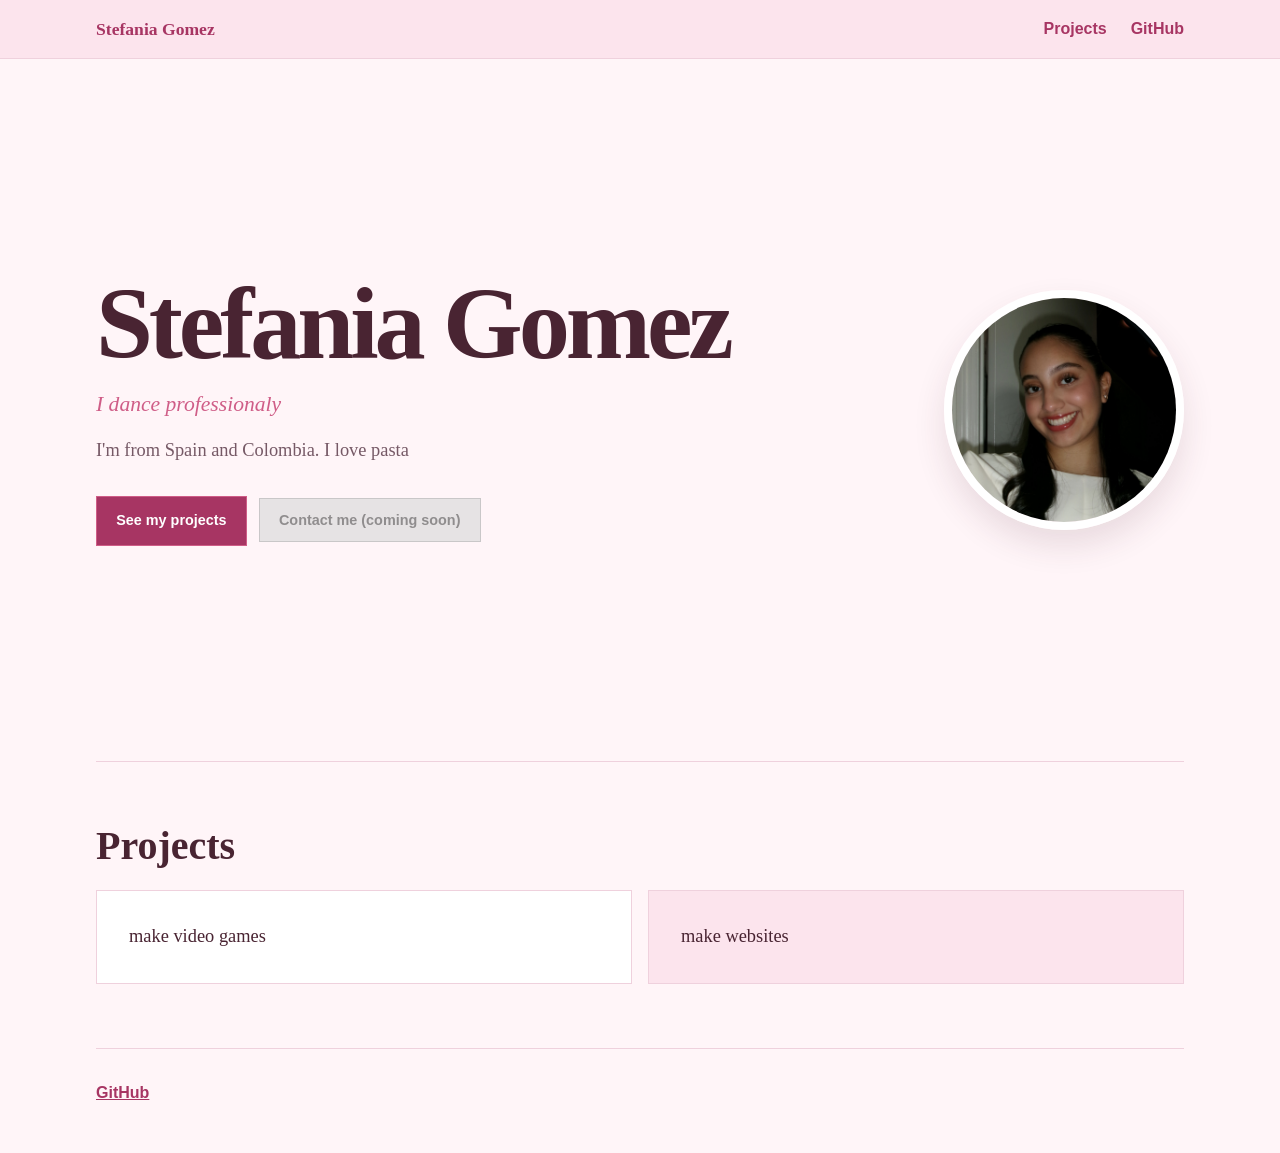
==== HW1/index.html @ ace4af2b "docs: add the upvote rules" ====
<!doctype html>
<html lang="en">
  <head>
    <meta charset="utf-8">
    <meta name="viewport" content="width=device-width, initial-scale=1">
    <title>Stefania Gomez | Portfolio</title>
    <link rel="stylesheet" href="./style.css">
  </head>
  <body>
    <nav class="site-nav" aria-label="Main navigation">
      <a class="site-nav__brand" href="#top">Stefania Gomez</a>
      <div class="site-nav__links">
        <a href="#projects">Projects</a>
        <a href="https://github.com/stefaniagomez" target="_blank" rel="noopener">GitHub</a>
      </div>
    </nav>

    <header id="top" class="hero">
      <div class="hero__content">
        <h1>Stefania Gomez</h1>
        <p class="subtitle">I dance professionaly</p>
        <p class="bio">I'm from Spain and Colombia. I love pasta</p>
        <a class="button" href="#projects">See my projects</a>
        <button class="button button--disabled" type="button" disabled>Contact me (coming soon)</button>
      </div>
      <img class="avatar" src="./assets/avatar.jpg" width="240" height="240" alt="Stefania Gomez">
    </header>

    <main>
      <section id="projects" class="projects" aria-labelledby="projects-title">
        <h2 id="projects-title">Projects</h2>
        <div class="project-cards">
          <article class="card">make video games</article>
          <article class="card featured">make websites</article>
        </div>
      </section> 
    </main>

    <footer class="site-footer">
      <a href="https://github.com/stefaniagomez" target="_blank" rel="noopener">GitHub</a>
    </footer>
  </body>
</html>
---- HW1/style.css ----
*, *::before, *::after {
  box-sizing: border-box;
}

:root {
  color-scheme: light;
  --ink: #492432;
  --muted: #765966;
  --paper: #fff5f8;
  --accent: #cf5d87;
  --accent-dark: #a73563;
  --line: #efd1dd;
  --card: #ffffff;
  --pink-soft: #fce4ed;
}

html {
  scroll-behavior: smooth;
}

body {
  margin: 0;
  overflow-x: hidden;
  background: var(--paper);
  color: var(--ink);
  font-family: Georgia, "Times New Roman", serif;
  line-height: 1.5;
}

.site-nav {
  display: flex;
  align-items: center;
  justify-content: space-between;
  gap: 1rem;
  padding: 1rem max(1.5rem, calc((100% - 68rem) / 2));
  border-bottom: 1px solid var(--line);
  background: var(--pink-soft);
  font-family: Arial, sans-serif;
}

.site-nav a {
  color: var(--accent-dark);
  font-weight: 700;
  text-decoration: none;
}

.site-nav a:hover,
.site-nav a:focus-visible {
  color: var(--ink);
  text-decoration: underline;
  text-underline-offset: 0.2em;
}

.site-nav__brand {
  font-family: Georgia, "Times New Roman", serif;
  font-size: 1.1rem;
}

.site-nav__links {
  display: flex;
  flex-wrap: wrap;
  gap: 1.5rem;
}

.hero,
.projects,
.site-footer {
  width: min(100% - 3rem, 68rem);
  margin: 0 auto;
}

.hero {
  display: grid;
  grid-template-columns: minmax(0, 1fr) auto;
  align-items: center;
  gap: 5rem;
  min-height: 78vh;
  padding: 5rem 0;
}

.hero__content {
  max-width: 40rem;
}

h1,
h2,
p {
  margin-top: 0;
}

h1 {
  margin-bottom: 1rem;
  font-size: clamp(3.2rem, 8vw, 6.5rem);
  line-height: 0.95;
  letter-spacing: -0.04em;
}

.subtitle {
  margin-bottom: 1rem;
  color: var(--accent);
  font-size: 1.35rem;
  font-style: italic;
}

.bio {
  max-width: 28rem;
  margin-bottom: 2rem;
  color: var(--muted);
  font-size: 1.15rem;
}

.button {
  display: inline-block;
  padding: 0.8rem 1.2rem;
  border: 1px solid var(--accent);
  background: var(--accent-dark);
  color: #ffffff;
  font-family: Arial, sans-serif;
  font-size: 0.9rem;
  font-weight: 700;
  text-decoration: none;
}

.button:not(:disabled):hover {
  border-color: #84284d;
  background: #84284d;
  box-shadow: 0 0.3rem 0.8rem rgba(73, 36, 50, 0.2);
}

.button:not(:disabled):focus-visible {
  outline: 0.2rem solid var(--accent-dark);
  outline-offset: 0.2rem;
}

.button:not(:disabled):active {
  border-color: #6c1e3d;
  background: #6c1e3d;
  box-shadow: inset 0 0.15rem 0.35rem rgba(73, 36, 50, 0.3);
  transform: translateY(0.1rem);
}

.button:disabled {
  border-color: #b8b8b8;
  background: #dedede;
  color: #6b6b6b;
  cursor: not-allowed;
  opacity: 0.75;
}

.button--disabled {
  margin-left: 0.5rem;
}

.avatar {
  display: block;
  width: 15rem;
  height: 15rem;
  border: 8px solid #ffffff;
  border-radius: 50%;
  object-fit: cover;
  box-shadow: 0 1rem 2rem rgba(73, 36, 50, 0.12);
}

.projects {
  padding: 4rem 0;
  border-top: 1px solid var(--line);
}

h2 {
  margin-bottom: 1.5rem;
  font-size: 2.5rem;
  line-height: 1;
}

ul {
  display: grid;
  grid-template-columns: repeat(2, minmax(0, 1fr));
  gap: 1rem;
  max-width: 42rem;
  margin: 0;
  padding: 0;
  list-style: none;
}

.project-cards {
  display: flex;
  flex-wrap: wrap;
  gap: 1rem;
}

.card {
  flex: 1 1 18rem;
  padding: 2rem;
  border: 1px solid var(--line);
  background: var(--card);
  font-size: 1.15rem;
}

.card.featured {
  background: var(--pink-soft);
}

.site-footer {
  padding: 2rem 0 3rem;
  border-top: 1px solid var(--line);
  font-family: Arial, sans-serif;
}

.site-footer a {
  color: var(--accent-dark);
  font-weight: 700;
}

@media (max-width: 767px) {
  .site-nav {
    padding: 1rem;
  }

  .hero,
  .projects,
  .site-footer {
    width: min(100% - 2rem, 40rem);
  }

  .hero {
    grid-template-columns: 1fr;
    gap: 2.5rem;
    min-height: auto;
    padding: 4rem 0;
  }

  .avatar {
    width: 11.25rem;
    height: 11.25rem;
    margin: 0 auto;
  }

  ul {
    grid-template-columns: 1fr;
  }
}
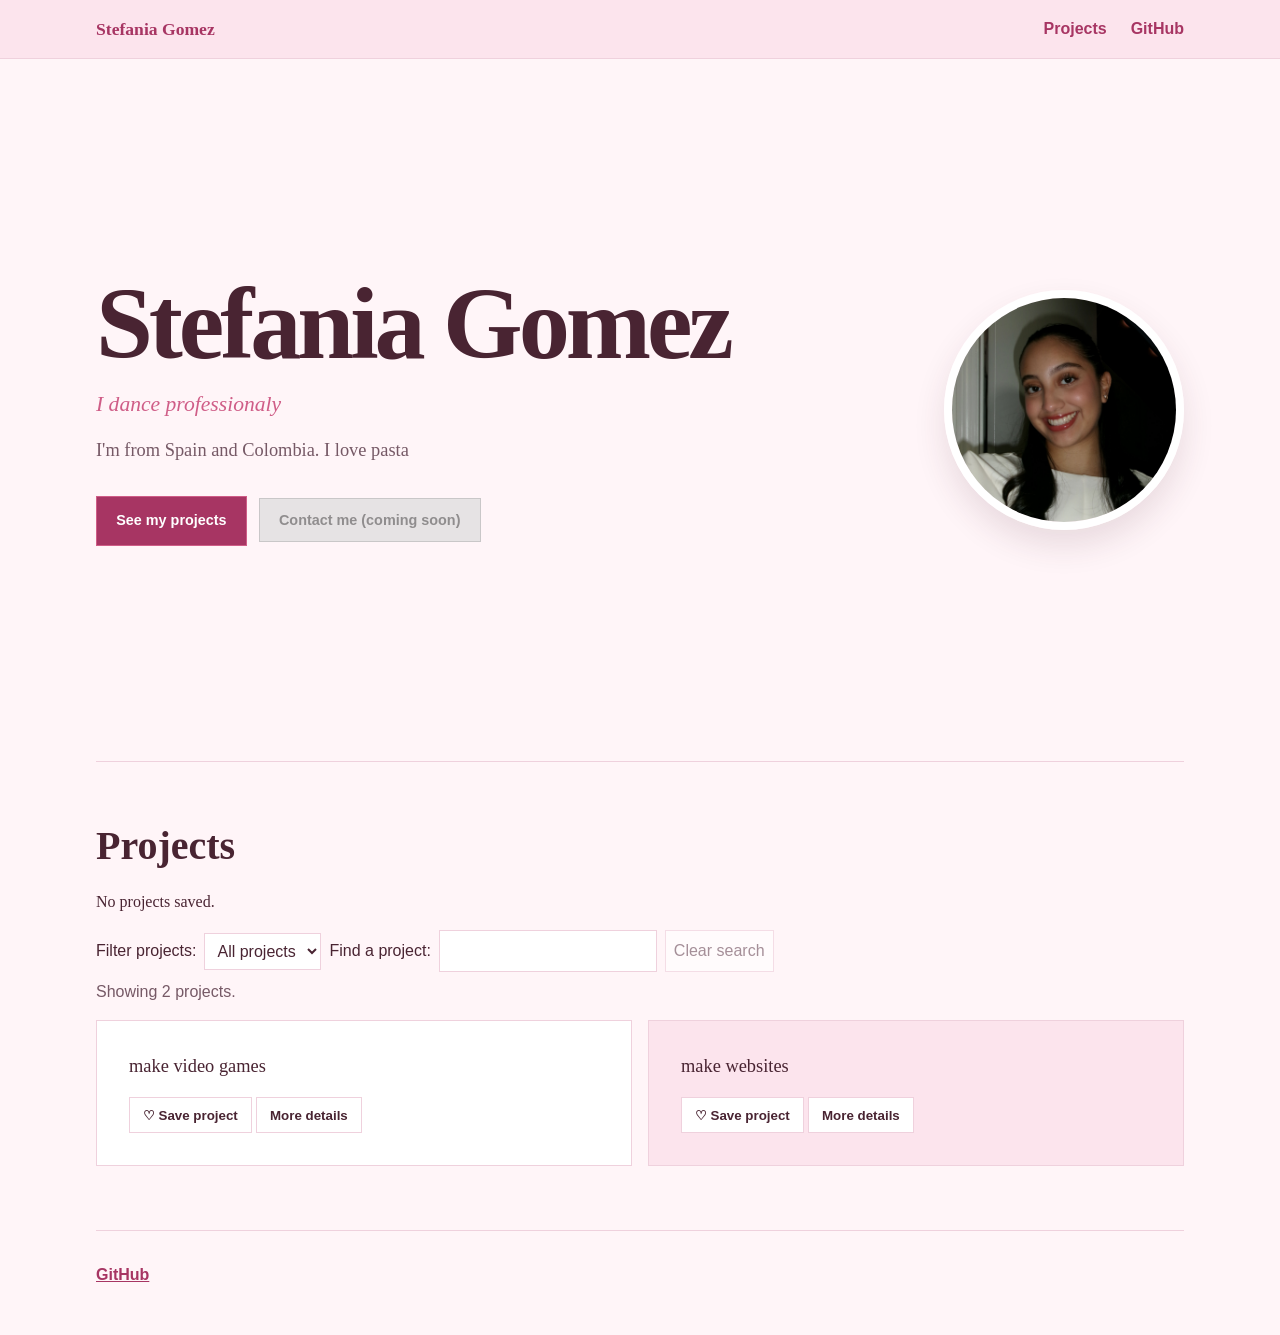
==== commit 99ccf641: "chore: remove HW1 feature files" ====
--- a/HW1/index.html
+++ b/HW1/index.html
@@ -5,6 +5,7 @@
     <meta name="viewport" content="width=device-width, initial-scale=1">
     <title>Stefania Gomez | Portfolio</title>
     <link rel="stylesheet" href="./style.css">
+    <script src="./script.js" defer></script>
   </head>
   <body>
     <nav class="site-nav" aria-label="Main navigation">
@@ -29,9 +30,50 @@
     <main>
       <section id="projects" class="projects" aria-labelledby="projects-title">
         <h2 id="projects-title">Projects</h2>
+        <p class="saved-count" aria-live="polite">No projects saved.</p>
+        <div class="project-filter">
+          <label for="project-category">Filter projects:</label>
+          <select id="project-category">
+            <option value="all">All projects</option>
+            <option value="games">Games</option>
+            <option value="websites">Websites</option>
+          </select>
+          <label for="project-search">Find a project:</label>
+          <input id="project-search" type="search">
+          <button class="clear-search" type="button" disabled>Clear search</button>
+        </div>
+        <p class="filter-message" aria-live="polite">Showing 2 projects.</p>
         <div class="project-cards">
-          <article class="card">make video games</article>
-          <article class="card featured">make websites</article>
+          <article class="card" data-category="games">
+            <p>make video games</p>
+            <button class="favorite-button" type="button" aria-pressed="false">♡ Save project</button>
+            <p class="project-details" id="video-game-details" hidden>
+              A collection of ideas for small, playful games.
+            </p>
+            <button
+              class="details-button"
+              type="button"
+              aria-expanded="false"
+              aria-controls="video-game-details"
+            >
+              More details
+            </button>
+          </article>
+          <article class="card featured" data-category="websites">
+            <p>make websites</p>
+            <button class="favorite-button" type="button" aria-pressed="false">♡ Save project</button>
+            <p class="project-details" id="website-details" hidden>
+              Web pages built to share projects and ideas.
+            </p>
+            <button
+              class="details-button"
+              type="button"
+              aria-expanded="false"
+              aria-controls="website-details"
+            >
+              More details
+            </button>
+          </article>
         </div>
       </section> 
     </main>
--- a/HW1/style.css
+++ b/HW1/style.css
@@ -172,6 +172,48 @@
   line-height: 1;
 }
 
+.project-filter {
+  display: flex;
+  flex-wrap: wrap;
+  align-items: center;
+  gap: 0.5rem;
+  margin-bottom: 0.5rem;
+  font-family: Arial, sans-serif;
+}
+
+.project-filter select,
+.project-filter input,
+.clear-search {
+  padding: 0.5rem;
+  border: 1px solid var(--line);
+  background: #ffffff;
+  color: var(--ink);
+  font: inherit;
+}
+
+.project-filter select:focus-visible,
+.project-filter input:focus-visible,
+.clear-search:focus-visible {
+  outline: 0.2rem solid var(--accent-dark);
+  outline-offset: 0.2rem;
+}
+
+.clear-search {
+  cursor: pointer;
+}
+
+.clear-search:disabled {
+  color: var(--muted);
+  cursor: not-allowed;
+  opacity: 0.65;
+}
+
+.filter-message {
+  margin-bottom: 1rem;
+  color: var(--muted);
+  font-family: Arial, sans-serif;
+}
+
 ul {
   display: grid;
   grid-template-columns: repeat(2, minmax(0, 1fr));
@@ -200,6 +242,43 @@
   background: var(--pink-soft);
 }
 
+.card p {
+  margin-bottom: 1rem;
+}
+
+.card--saved {
+  border-color: var(--accent);
+  box-shadow: 0 0 0 0.15rem var(--pink-soft);
+}
+
+.favorite-button,
+.details-button {
+  padding: 0.6rem 0.8rem;
+  border: 1px solid var(--line);
+  background: #ffffff;
+  color: var(--ink);
+  font-family: Arial, sans-serif;
+  font-weight: 700;
+  cursor: pointer;
+}
+
+.favorite-button[aria-pressed="true"] {
+  border-color: var(--accent-dark);
+  background: var(--accent-dark);
+  color: #ffffff;
+}
+
+.favorite-button:hover,
+.details-button:hover {
+  border-color: var(--accent-dark);
+}
+
+.favorite-button:focus-visible,
+.details-button:focus-visible {
+  outline: 0.2rem solid var(--accent-dark);
+  outline-offset: 0.2rem;
+}
+
 .site-footer {
   padding: 2rem 0 3rem;
   border-top: 1px solid var(--line);
